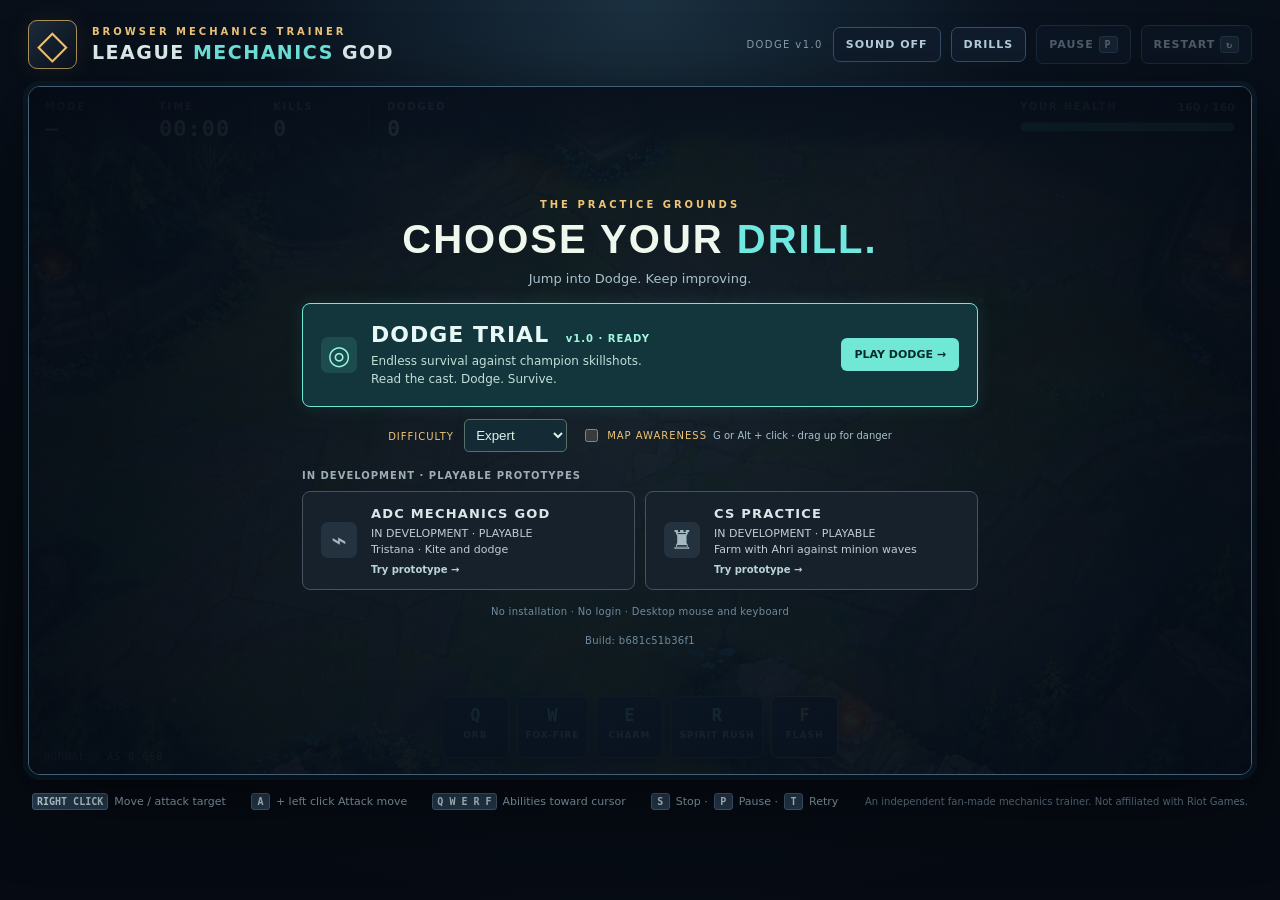
==== index.html @ 464c5edb "Refine ADC selection for overlapping enemies" ====
<!doctype html>
<html lang="en">
<head>
  <meta charset="utf-8">
  <meta name="viewport" content="width=device-width, initial-scale=1">
  <meta name="theme-color" content="#070d18">
  <meta name="description" content="Free browser trainer for League-style mechanics. Play Dodge Trial against champion skillshots; kiting and last-hit modes are playable prototypes.">
  <title>League Mechanics God</title>
  <link rel="canonical" href="https://statego2.github.io/League-Mechanics-God/">
  <meta property="og:title" content="League Mechanics God">
  <meta property="og:description" content="Free browser trainer for League-style mechanics. Play Dodge Trial against champion skillshots; kiting and last-hit modes are playable prototypes.">
  <meta property="og:url" content="https://statego2.github.io/League-Mechanics-God/">
  <meta property="og:type" content="website">
  <meta name="twitter:card" content="summary">
  <meta name="twitter:title" content="League Mechanics God">
  <meta name="twitter:description" content="Free browser trainer for League-style mechanics. Play Dodge Trial against champion skillshots; kiting and last-hit modes are playable prototypes.">
  <link rel="icon" type="image/svg+xml" href="favicon.svg">
  <link rel="stylesheet" href="style.css?v=9">
  <script defer src="world.js"></script>
  <script defer src="ahri-data.js"></script>
  <script defer src="game.js?v=b681c51b36f1"></script>
</head>
<body>
  <main class="app">
    <header class="topbar">
      <div class="brand"><span class="logo" aria-hidden="true">◇</span><div><div class="eyebrow">BROWSER MECHANICS TRAINER</div><h1>League <em>Mechanics</em> God</h1></div></div>
      <div class="top-actions"><span class="build">DODGE v1.0</span><button class="ghost-button" id="soundBtn" type="button" aria-pressed="false">SOUND OFF</button><button class="ghost-button" id="menuBtn" type="button">DRILLS</button><button class="ghost-button" id="pauseBtn" type="button" disabled>PAUSE <kbd>P</kbd></button><button class="ghost-button" id="restartBtn" type="button" disabled>RESTART <kbd>↻</kbd></button></div>
    </header>

    <section class="game-shell" id="gameShell" aria-label="Play area">
      <div class="hud">
        <div class="hud-block"><span class="hud-label">MODE</span><strong id="modeValue">—</strong></div>
        <div class="hud-block"><span class="hud-label">TIME</span><strong id="timeValue">00:00</strong></div>
        <div class="hud-block"><span class="hud-label" id="killsLabel">KILLS</span><strong id="killsValue">0</strong></div>
        <div class="hud-block"><span class="hud-label" id="dodgedLabel">DODGED</span><strong id="dodgedValue">0</strong></div>
        <div class="hud-health"><div class="health-top"><span>YOUR HEALTH</span><b id="healthText">160 / 160</b></div><div class="health-track"><div id="healthFill" class="health-fill"></div></div></div>
      </div>
      <div id="encounterValue" class="encounter">NORMAL · AS 0.668</div>
      <img id="tristanaArt" src="assets/tristana-generated.png" hidden alt="">
      <img id="tristanaFrontArt" src="assets/tristana-front.png" hidden alt="">
      <img id="tristanaBackArt" src="assets/tristana-back.png" hidden alt="">
      <img id="xerathAdcArt" src="assets/xerath-adc.png" hidden alt="">
      <img id="mageArt" src="assets/mage.png" hidden alt="">
      <img id="voidArt" src="assets/void-caster.png" hidden alt="">
      <img id="clockworkArt" src="assets/clockwork-caster.png" hidden alt="">
      <img id="serpentArt" src="assets/serpent-caster.png" hidden alt="">
      <img id="umbralArt" src="assets/umbral-caster.png" hidden alt="">
      <img id="stoneArt" src="assets/stone-caster.png" hidden alt="">
      <img id="explorerArt" src="assets/explorer-caster.png" hidden alt="">
      <img id="minionArt" src="assets/minion.png" hidden alt="">
      <img id="rangerBackArt" src="assets/ranger-back.png" hidden alt="">
      <img id="rangerFrontArt" src="assets/ranger-front.png" hidden alt="">
      <img id="ahriBackArt" src="assets/ahri-back.png" hidden alt="">
      <img id="ahriArt" src="assets/ahri-side.png" hidden alt="">
      <img id="rangerArt" src="assets/ranger.png" hidden alt="">
      <img id="arenaArt" src="assets/mid-centered-v3.png" hidden alt="">
      <canvas id="arena" aria-label="Real-time top-down training arena. Use mouse and keyboard to play."></canvas>
      <div class="toast" id="toast" aria-live="polite"></div>
      <div class="overlay" id="overlay">
        <div class="menu home" id="menu">
          <div class="menu-kicker">THE PRACTICE GROUNDS</div>
          <h2 id="menuTitle">CHOOSE YOUR <span>DRILL.</span></h2>
          <p id="menuDescription">Jump into Dodge. Keep improving.</p>
          <p class="awareness-result" id="awarenessResult" hidden></p>
          <details id="dodgeBreakdown" class="dodge-breakdown" hidden><summary>Spell breakdown</summary><pre id="dodgeBreakdownText"></pre></details>
          <div class="mode-buttons" id="modeButtons">
            <button class="mode-card featured" data-mode="dodge" type="button"><span class="mode-icon" aria-hidden="true">◎</span><span class="mode-info"><b>DODGE TRIAL <span class="mode-status">v1.0 · READY</span></b><small>Endless survival against champion skillshots.<br>Read the cast. Dodge. Survive.</small></span><span class="play-cta">PLAY DODGE →</span></button>
          <div class="settings" id="settings">
            <label for="difficulty">DIFFICULTY <select id="difficulty"><option value="easy">Foundation</option><option value="normal">Standard</option><option value="hard" selected>Expert</option></select></label>
            <label class="awareness-setting"><input id="mapAwareness" type="checkbox"> MAP AWARENESS <small>G or Alt + click · drag up for danger</small></label>
            <label for="attackSpeed" hidden>ATTACK SPEED <select id="attackSpeed"><option value="ahri" selected>0.668 · Ahri timing / CS</option><option value="slow">0.80</option><option value="standard">1.39</option><option value="fast">2.00</option></select></label>
            <button type="button" class="ghost-button" id="newSeed" title="Change the encounter for your next run" hidden><span id="seedLabel">SEED 73129</span> ↻</button>
          </div>
            <div class="prototype-label">IN DEVELOPMENT · PLAYABLE PROTOTYPES</div>
            <button class="mode-card prototype" data-mode="adc" type="button"><span class="mode-icon" aria-hidden="true">⌁</span><span class="mode-info"><b>ADC MECHANICS GOD</b><small>IN DEVELOPMENT · PLAYABLE<br>Tristana · Kite and dodge</small><span class="try-prototype">Try prototype →</span></span></button>
            <button class="mode-card prototype" data-mode="lastHit" type="button"><span class="mode-icon" aria-hidden="true">♜</span><span class="mode-info"><b>CS PRACTICE</b><small>IN DEVELOPMENT · PLAYABLE<br>Farm with Ahri against minion waves</small><span class="try-prototype">Try prototype →</span></span></button>
          </div>
          <p class="tiny-note" id="menuFooter">No installation · No login · Desktop mouse and keyboard</p>
          <p class="tiny-note" id="buildLabel">Build: unavailable</p>
          <button id="resumeBtn" type="button" class="primary-button" hidden>RESUME</button>
        </div>
      </div>
      <div class="ability-bar" id="abilityBar" aria-label="Abilities">
        <div class="ability" data-ability="q"><kbd>Q</kbd><span class="ability-name" id="nameQ">ORB</span><span class="cooldown" id="cdQ"></span></div>
        <div class="ability" data-ability="w"><kbd>W</kbd><span class="ability-name" id="nameW">FOX-FIRE</span><span class="cooldown" id="cdW"></span></div>
        <div class="ability" data-ability="e"><kbd>E</kbd><span class="ability-name" id="nameE">CHARM</span><span class="cooldown" id="cdE"></span></div>
        <div class="ability" data-ability="r"><kbd>R</kbd><span class="ability-name" id="nameR">SPIRIT RUSH</span><span class="cooldown" id="cdR"></span></div>
        <div class="ability flash" data-ability="f"><kbd>F</kbd><span class="ability-name">FLASH</span><span class="cooldown" id="cdF"></span></div>
      </div>
    </section>
    <footer class="help">
      <span><kbd>RIGHT CLICK</kbd> Move / attack target</span>
      <span><kbd>A</kbd> + left click Attack move</span>
      <span id="standardAbilityHelp"><kbd>Q W E R F</kbd> Abilities toward cursor</span>
      <span id="adcAbilityHelp" hidden><kbd>Q</kbd> Attack speed · <kbd>W</kbd> Jump · <kbd>E R</kbd> Aim at enemy · <kbd>F</kbd> Flash</span>
      <span><kbd>S</kbd> Stop · <kbd>P</kbd> Pause · <kbd>T</kbd> Retry</span>
      <span class="help-tag">An independent fan-made mechanics trainer. Not affiliated with Riot Games.</span>
    </footer>
  </main>
</body>
</html>
---- style.css ----
:root{color-scheme:dark;--bg:#070d18;--panel:#101a2b;--line:#263a4e;--text:#e3f2f3;--muted:#88a1ae;--cyan:#70e8df;--gold:#efc477;--red:#fe7d81}*{box-sizing:border-box}html,body{margin:0;min-height:100%;background:radial-gradient(circle at 50% 0%,#1b3040 0%,#09121e 36%,#060b13 85%);color:var(--text);font-family:Inter,ui-sans-serif,system-ui,-apple-system,BlinkMacSystemFont,"Segoe UI",sans-serif}button{font:inherit;cursor:pointer}button:focus-visible{outline:2px solid var(--cyan);outline-offset:3px}.app{width:min(1480px,100%);margin:auto;padding:20px 28px 24px}.topbar{display:flex;align-items:center;justify-content:space-between;gap:18px;margin-bottom:17px}.brand{display:flex;align-items:center;gap:15px}.logo{width:49px;height:49px;display:grid;place-items:center;font-family:Georgia,serif;font-size:40px;color:var(--gold);border:1px solid #ab915c;border-radius:9px;background:linear-gradient(135deg,#1d2b38,#0b1320);box-shadow:0 0 24px #cda65d19}.eyebrow,.menu-kicker{font-size:10px;letter-spacing:3px;color:var(--gold);font-weight:800}.brand h1{font-size:19px;letter-spacing:1.5px;margin:4px 0 0;line-height:1.2;text-transform:uppercase}.brand h1 em{color:var(--cyan);font-style:normal}.top-actions{display:flex;align-items:center;gap:10px}.build{font-size:10px;letter-spacing:1.4px;color:#87a1a9;padding-right:14px}.ghost-button{border:1px solid #34516a;background:#101c2c;color:#b8d2dd;border-radius:7px;padding:10px 12px;font-size:11px;letter-spacing:1px;font-weight:800}.ghost-button:hover:not(:disabled){background:#1b2e43;border-color:var(--cyan)}.ghost-button:disabled{opacity:.4;cursor:default}kbd{display:inline-flex;align-items:center;justify-content:center;min-width:19px;padding:2px 4px;border-radius:3px;color:#c9e3e8;background:#273c50;border:1px solid #486078;font:700 10px ui-monospace,Menlo,monospace}.game-shell{position:relative;width:100%;aspect-ratio:16/9;min-height:310px;overflow:hidden;border:1px solid #426175;border-radius:12px;background:#081522;box-shadow:0 0 0 5px #10223466,0 20px 80px #0009}#arena{width:100%;height:100%;display:block;cursor:crosshair;touch-action:none}.hud{position:absolute;left:0;top:0;right:0;z-index:2;display:flex;align-items:flex-start;gap:0;padding:14px 16px 10px;background:linear-gradient(180deg,#040a14f0,#071321aa 70%,transparent);pointer-events:none}.hud-block{display:flex;flex-direction:column;gap:4px;min-width:96px;border-right:1px solid #40516480;margin-right:18px;padding-right:17px}.hud-label,.health-top{font-size:10px;letter-spacing:1.8px;color:#8ba9b8;font-weight:800}.hud-block strong{font:700 22px ui-monospace,Menlo,monospace;letter-spacing:1px;color:#e8f7f5}.hud-health{margin-left:auto;min-width:190px;width:215px}.health-top{display:flex;justify-content:space-between;gap:12px;margin:0 0 8px}.health-top b{color:#d7eeef;font-size:11px;letter-spacing:0}.health-track{height:10px;background:#152434;border:1px solid #3b6270;border-radius:999px;overflow:hidden}.health-fill{width:100%;height:100%;background:linear-gradient(90deg,#36be9a,#91f3ba);transition:width .15s}.ability-bar{position:absolute;z-index:3;bottom:16px;left:50%;transform:translateX(-50%);display:flex;gap:7px;pointer-events:none}.ability{position:relative;min-width:68px;height:62px;padding:8px 8px 5px;background:linear-gradient(145deg,#1a3343ee,#091927ec);border:1px solid #3b6572;border-radius:8px;display:flex;flex-direction:column;align-items:center;gap:5px;box-shadow:0 4px 12px #0009;overflow:hidden}.ability kbd{font-size:17px;min-width:32px;background:transparent;border:none;color:var(--cyan);padding:0}.ability-name{font-size:9px;letter-spacing:1px;color:#9bbbc7;font-weight:900}.ability.flash{border-color:#a08357}.ability.flash kbd{color:var(--gold)}.ability.on-cd{opacity:.5;filter:saturate(.4)}.cooldown{position:absolute;top:7px;right:7px;font-size:12px;font-weight:900;color:#fff}.overlay{position:absolute;z-index:5;inset:0;background:radial-gradient(circle at center,#0b1826de,#050b15f5);display:flex;align-items:center;justify-content:center;padding:14px}.overlay.hidden{display:none}.menu{text-align:center;width:min(480px,100%);padding:22px 18px}.menu h2{font:900 clamp(36px,5vw,65px)/.99 Impact,Haettenschweiler,"Arial Narrow Bold",sans-serif;letter-spacing:2px;color:#f0f7ed;margin:16px 0}.menu h2 span{color:var(--cyan)}.menu p{font-size:13px;line-height:1.7;color:#a9c1cd;margin:0 auto 20px;max-width:415px}.mode-buttons{display:grid;gap:10px}.mode-card{display:flex;align-items:center;gap:14px;text-align:left;width:100%;padding:14px 18px;background:linear-gradient(90deg,#152e3d,#0d1a29);color:#e8f8f7;border:1px solid #39616a;border-radius:8px;transition:transform .12s,border-color .12s,background .12s}.mode-card:hover{transform:translateY(-2px);border-color:#87ddd3;background:#1a3847}.mode-icon{display:grid;place-items:center;width:36px;height:36px;font-size:26px;color:var(--gold);background:#172d3c;border-radius:7px}.mode-info{flex:1;display:flex;flex-direction:column;gap:5px}.mode-info b{font-size:13px;letter-spacing:1.2px}.mode-info small{font-size:11px;color:#98aeba}.mode-arrow{font-size:23px;color:var(--cyan)}.menu .tiny-note{font-size:10px;margin:14px auto;color:#708b9e;letter-spacing:.3px}.primary-button{margin-top:9px;padding:12px 42px;background:#60e6cf;color:#092531;border:0;border-radius:7px;letter-spacing:1.3px;font-weight:900}.toast{z-index:4;position:absolute;top:90px;left:50%;transform:translateX(-50%);white-space:nowrap;font-size:12px;letter-spacing:1px;color:#c8fbed;text-shadow:0 2px 8px #000;opacity:0;transition:opacity .2s;pointer-events:none}.toast.show{opacity:1}.help{display:flex;align-items:center;flex-wrap:wrap;gap:11px 25px;padding:18px 4px;color:#90a9b6;font-size:11px}.help>span{display:flex;align-items:center;gap:6px}.help-tag{margin-left:auto;font-size:10px;color:#647d8d}@media(max-width:950px){.app{padding:12px}.topbar{align-items:flex-start}.brand h1{font-size:15px}.build{display:none}.hud{padding:10px;gap:5px}.hud-block{min-width:65px;margin-right:3px;padding-right:7px}.hud-label,.health-top{font-size:8px;letter-spacing:1px}.hud-block strong{font-size:15px}.hud-health{min-width:110px;width:140px}.ability-bar{bottom:7px}.ability{min-width:47px;height:48px;padding:4px}.ability kbd{font-size:13px}.ability-name{font-size:7px}.help-tag{margin-left:0}}@media(max-width:550px){.logo{display:none}.brand h1{font-size:12px}.eyebrow{font-size:8px}.ghost-button{padding:7px 6px;font-size:9px}.ghost-button kbd{display:none}.hud-health{display:none}.menu{padding:10px}.menu p{font-size:11px}.mode-card{padding:8px}.game-shell{min-height:260px}.ability{min-width:41px;height:43px}.ability-name{font-size:6px}.ability kbd{font-size:11px}.cooldown{font-size:9px}.menu h2{font-size:34px}}
[hidden]{display:none!important}

.settings{display:flex;align-items:center;justify-content:center;gap:14px;margin:0 0 16px}.settings label{font-size:10px;letter-spacing:1px;color:var(--gold)}.settings select{margin-left:6px;background:#142b36;color:#ddf2e9;border:1px solid #557269;padding:7px;border-radius:5px}.settings button{font-size:9px;padding:8px}.encounter{position:absolute;bottom:12px;left:15px;z-index:2;color:#b8cfb1;font:10px ui-monospace,monospace;letter-spacing:1px;pointer-events:none}@media(max-width:700px){.encounter{bottom:64px;font-size:8px}.menu h2{font-size:34px;margin:8px 0}.menu p{margin-bottom:10px}.settings{margin-bottom:9px}.mode-card{padding:10px}.menu .tiny-note{margin:8px}}

.toast{top:120px}.menu p{line-height:1.5}.build{padding-right:0}@media(max-width:550px){.top-actions{gap:4px}.topbar{gap:8px}.brand h1{font-size:10px}.eyebrow{letter-spacing:1px}.settings{gap:5px}.settings select{padding:4px}.mode-info small{font-size:9px}.menu h2{font-size:27px}.menu-kicker{font-size:8px}.menu .tiny-note{font-size:8px}.menu{padding:6px}.mode-buttons{gap:6px}.mode-card{padding:6px}.mode-icon{height:25px;width:25px;font-size:20px}.menu p{font-size:10px}}

.menu{max-height:100%;overflow-y:auto;scrollbar-width:thin;scrollbar-color:#4e7468 transparent}
@media(min-width:701px){.menu{width:min(680px,100%)}.mode-buttons{grid-template-columns:repeat(2,minmax(0,1fr))}.mode-card:nth-child(odd):last-child{grid-column:1 / -1}.menu h2{font-size:clamp(36px,4vw,54px)}}
@media(max-width:700px){.top-actions{flex-wrap:wrap;justify-content:flex-end}.top-actions #soundBtn{font-size:9px;padding:7px 6px}}
.settings{flex-wrap:wrap}
.settings .awareness-setting{display:flex;align-items:center;gap:6px;cursor:pointer}.awareness-setting input{accent-color:#70e8df}.awareness-setting small{color:#a9c1cd;letter-spacing:0;font-size:10px}
.menu .awareness-result:not([hidden]){display:block;margin:0 auto 14px;padding:9px 12px;border:1px solid #53746e;border-radius:6px;background:#142c2c;color:#afe9d7;font:700 11px/1.5 ui-monospace,monospace;letter-spacing:.3px}

.dodge-breakdown{max-width:415px;margin:0 auto 16px;text-align:left;color:#bcd4df;font-size:12px}.dodge-breakdown summary{cursor:pointer;color:#8ce8dc;font-weight:700}.dodge-breakdown pre{white-space:pre-wrap;overflow-wrap:anywhere;font:12px/1.6 ui-monospace,Menlo,monospace;color:#b2c6d1;margin:8px 0 0}

/* Dodge v1.0 drills home. All cards are real, keyboard-accessible buttons. */
.menu{width:min(720px,100%);padding:20px 22px}
.menu.home h2{font-size:clamp(30px,3.2vw,40px);margin:10px 0}
.menu.home #menuDescription{margin-bottom:14px}
.mode-buttons{grid-template-columns:repeat(2,minmax(0,1fr));gap:10px}
.mode-card:nth-child(odd):last-child{grid-column:auto}
.mode-card.featured,.mode-buttons>.settings,.prototype-label{grid-column:1/-1}
.mode-card.featured{min-height:104px;background:#12363b;border-color:#70e8d5;box-shadow:0 0 18px #70e8d51c}
.mode-card.featured .mode-icon{background:#1c4c4d;color:#9cf5e5}
.mode-card.featured .mode-info b{font-size:22px;letter-spacing:1px}
.mode-card.featured .mode-info small{font-size:12px;color:#c2ded9;line-height:1.5}
.mode-status{font-size:10px;letter-spacing:1px;color:#a2f5df;margin-left:8px;white-space:nowrap}
.play-cta{background:#70e8d5;color:#092a2d;border-radius:6px;padding:10px 13px;font-size:11px;font-weight:900;white-space:nowrap}
.mode-buttons>.settings{margin:2px 0 4px}
.prototype-label{text-align:left;color:#9eacb5;font-size:10px;font-weight:800;letter-spacing:1px;margin-top:4px}
.mode-card.prototype{background:#17212c;border-color:#465260;color:#dce5e9}
.mode-card.prototype:hover{background:#22313e;border-color:#a5c4c4}
.mode-card.prototype .mode-icon{color:#a5b9c0;background:#23323e}
.mode-card.prototype .mode-info small{color:#c3ccd4;line-height:1.5}
.try-prototype{color:#b9d6d5;font-size:10px;font-weight:800}
:where(button,select,input,summary):focus-visible{outline:2px solid #a3fff0;outline-offset:3px}
.menu.results .mode-card.featured{min-height:0;padding:9px 14px}
.menu.results .mode-card.featured .mode-info b{font-size:14px}
.menu.results .mode-card.featured .mode-info small{font-size:10px}
.menu.results .mode-card.prototype{padding:8px 12px}
@media(max-width:640px){.menu{padding:12px}.mode-buttons{grid-template-columns:1fr}.mode-card.featured,.mode-buttons>.settings,.prototype-label{grid-column:1}.mode-card.featured .mode-info b{font-size:17px}.play-cta{padding:8px;font-size:10px}.settings{gap:8px}}

/* ADC uses autos and Flash; the other kit belongs to Ahri. */


/* Keep ADC combat visible when champions approach the top edge. */
.game-shell.adc-playing{margin-top:62px;overflow:visible}
.game-shell.adc-playing #arena{border-radius:inherit}
.game-shell.adc-playing .hud{top:-62px;height:58px;padding:8px 14px;border:1px solid #426175;border-radius:9px;background:#101e2df5}
@media(max-width:550px){.game-shell.adc-playing{margin-top:50px}.game-shell.adc-playing .hud{top:-50px;height:46px;padding:5px 8px}.game-shell.adc-playing .hud-health{display:block;min-width:80px;width:110px}}

.ability.adc-active{opacity:1;filter:none;border-color:#ffd57b;box-shadow:0 0 18px #ffbc6655}
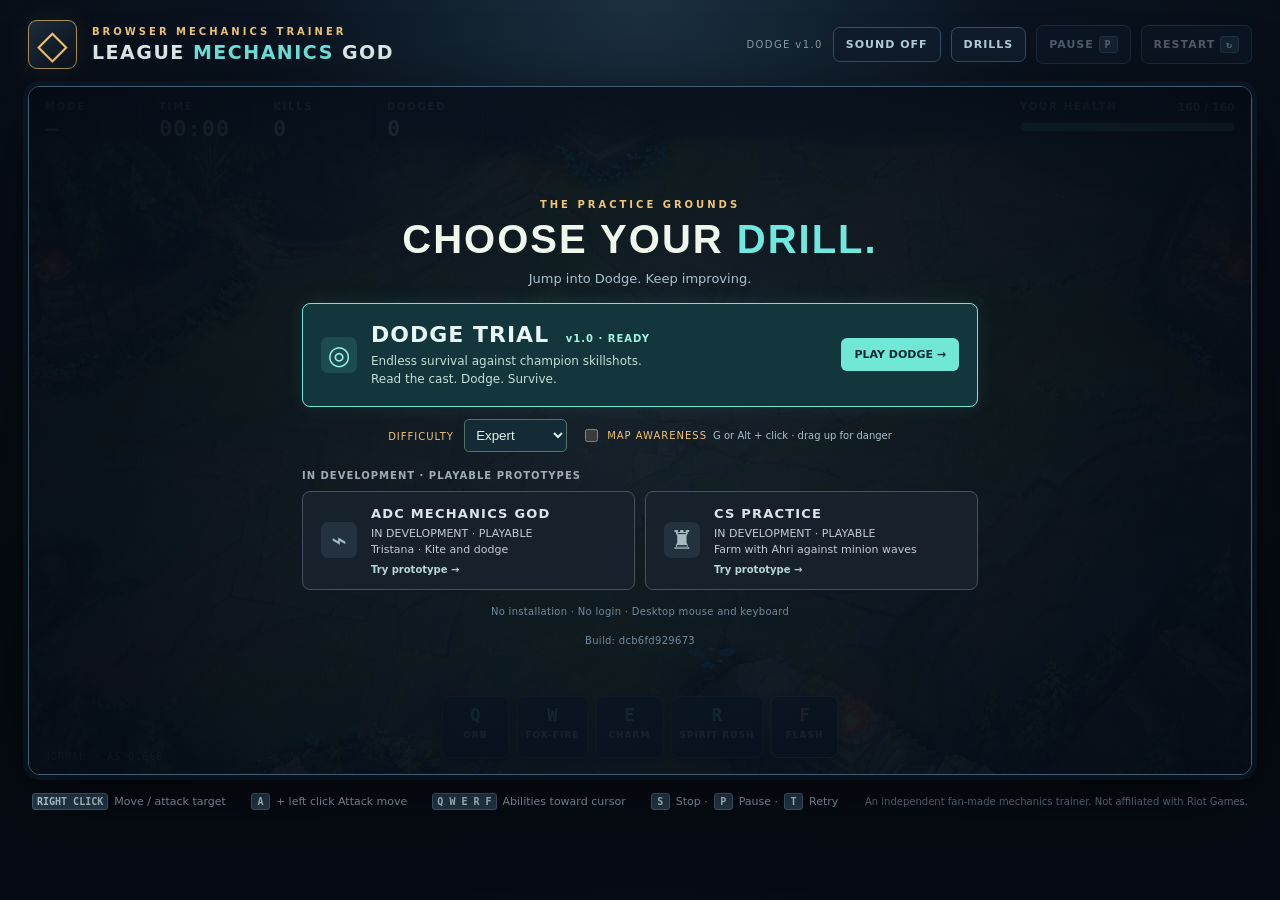
==== commit 10ed490a: "Keep ADC Malphite visible through recovery" ====
--- a/index.html
+++ b/index.html
@@ -18,7 +18,7 @@
   <link rel="stylesheet" href="style.css?v=9">
   <script defer src="world.js"></script>
   <script defer src="ahri-data.js"></script>
-  <script defer src="game.js?v=b681c51b36f1"></script>
+  <script defer src="game.js?v=dcb6fd929673"></script>
 </head>
 <body>
   <main class="app">
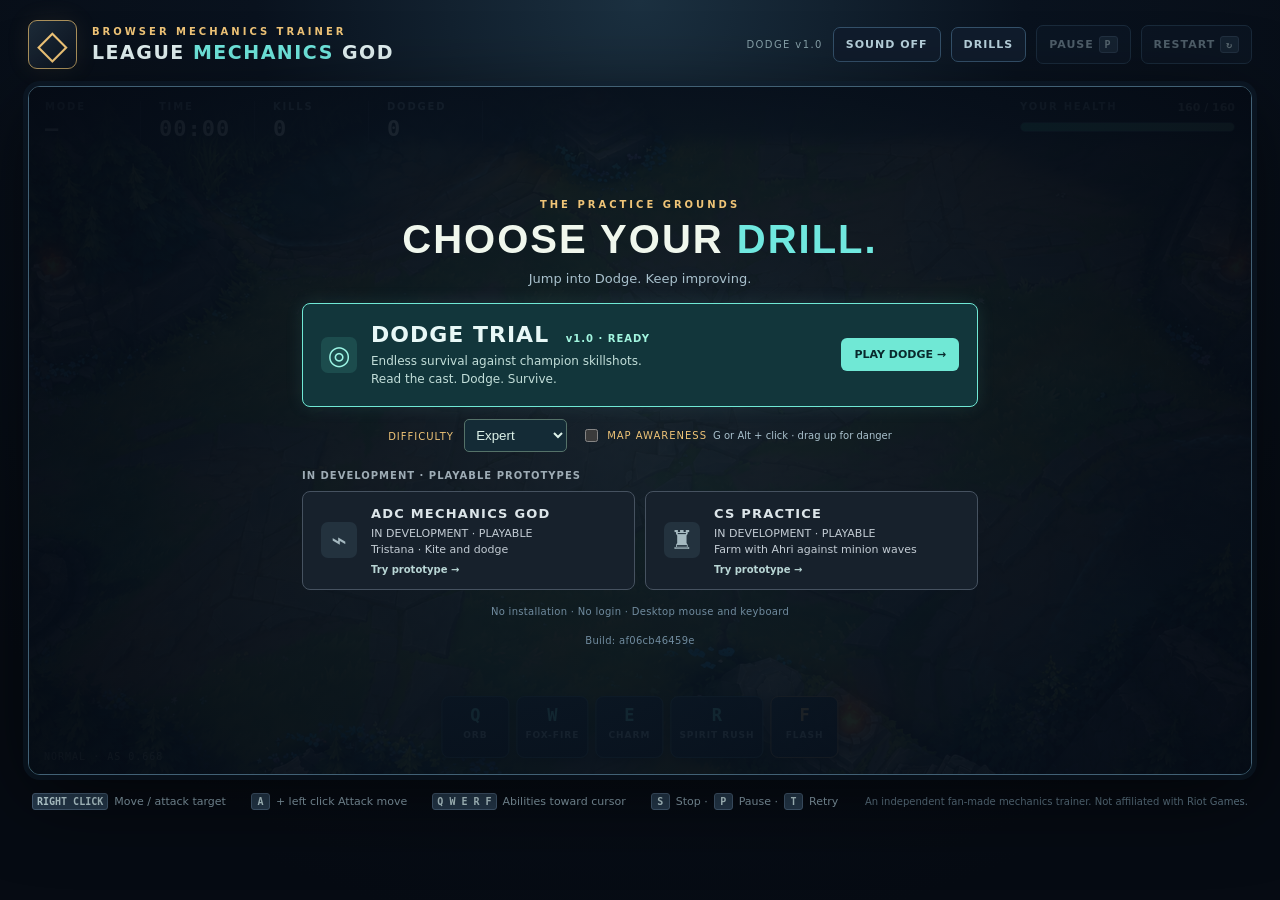
==== commit 0e470e84: "Keep ADC beam casters visible after impact" ====
--- a/index.html
+++ b/index.html
@@ -18,7 +18,7 @@
   <link rel="stylesheet" href="style.css?v=9">
   <script defer src="world.js"></script>
   <script defer src="ahri-data.js"></script>
-  <script defer src="game.js?v=dcb6fd929673"></script>
+  <script defer src="game.js?v=af06cb46459e"></script>
 </head>
 <body>
   <main class="app">
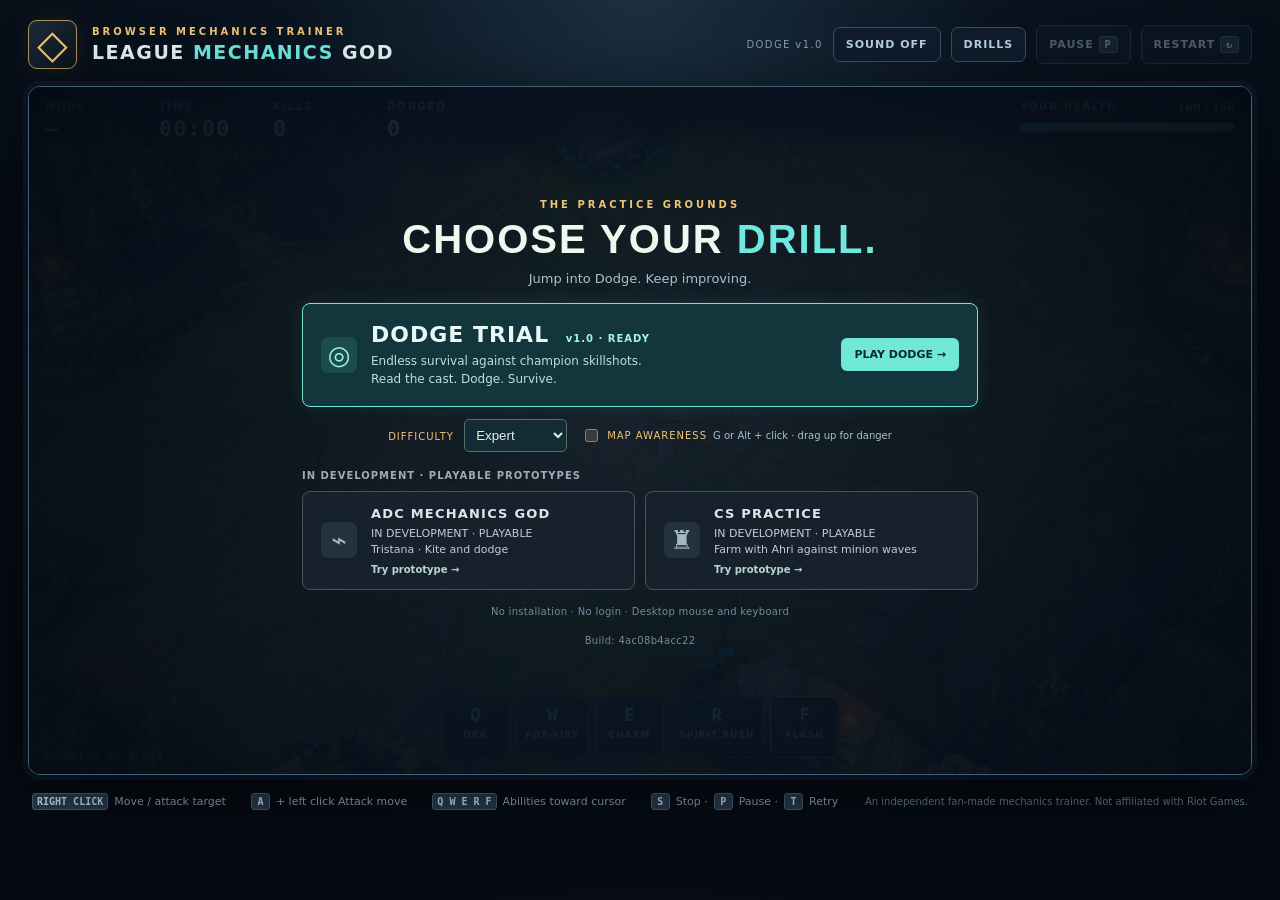
==== commit c591d304: "Clear ADC encounter when a run ends" ====
--- a/index.html
+++ b/index.html
@@ -18,7 +18,7 @@
   <link rel="stylesheet" href="style.css?v=9">
   <script defer src="world.js"></script>
   <script defer src="ahri-data.js"></script>
-  <script defer src="game.js?v=af06cb46459e"></script>
+  <script defer src="game.js?v=4ac08b4acc22"></script>
 </head>
 <body>
   <main class="app">
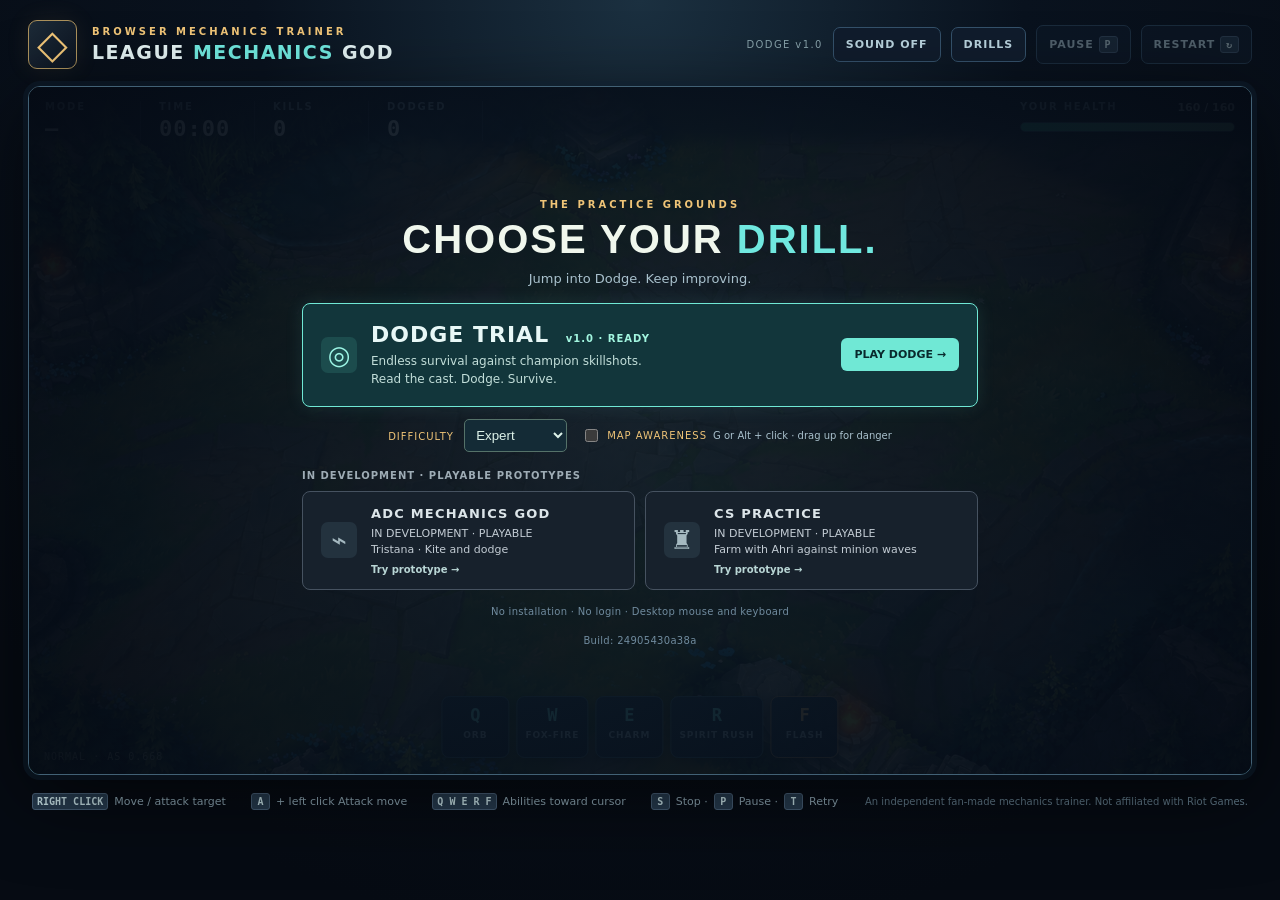
==== commit 41728771: "Align ADC facing with targeted attacks" ====
--- a/index.html
+++ b/index.html
@@ -18,7 +18,7 @@
   <link rel="stylesheet" href="style.css?v=9">
   <script defer src="world.js"></script>
   <script defer src="ahri-data.js"></script>
-  <script defer src="game.js?v=4ac08b4acc22"></script>
+  <script defer src="game.js?v=24905430a38a"></script>
 </head>
 <body>
   <main class="app">
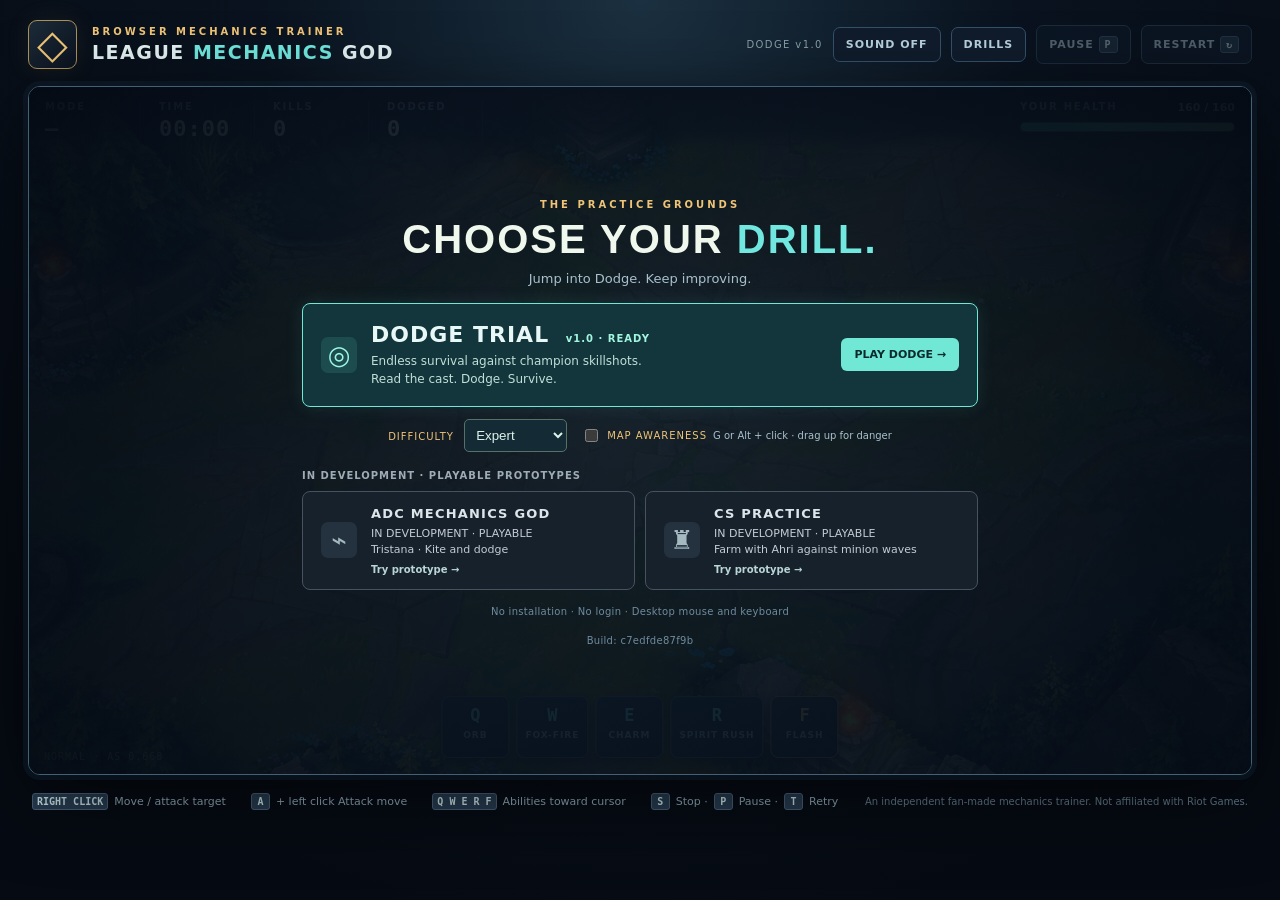
==== commit 398c7752: "Keep ADC casters visible during returning spells" ====
--- a/index.html
+++ b/index.html
@@ -18,7 +18,7 @@
   <link rel="stylesheet" href="style.css?v=9">
   <script defer src="world.js"></script>
   <script defer src="ahri-data.js"></script>
-  <script defer src="game.js?v=24905430a38a"></script>
+  <script defer src="game.js?v=c7edfde87f9b"></script>
 </head>
 <body>
   <main class="app">
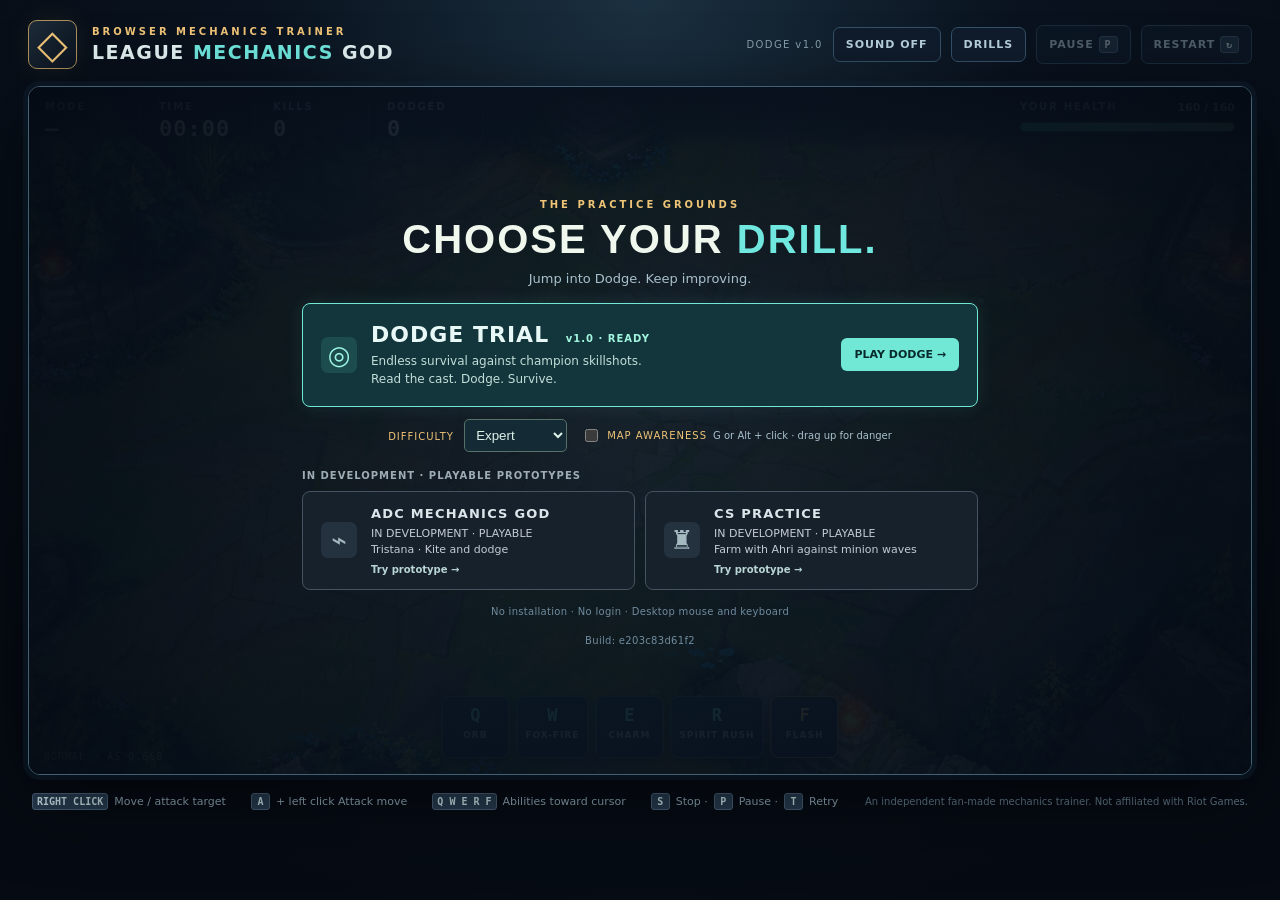
==== commit 1ea218ea: "Keep ADC casters visible for projectile lifetime" ====
--- a/index.html
+++ b/index.html
@@ -18,7 +18,7 @@
   <link rel="stylesheet" href="style.css?v=9">
   <script defer src="world.js"></script>
   <script defer src="ahri-data.js"></script>
-  <script defer src="game.js?v=c7edfde87f9b"></script>
+  <script defer src="game.js?v=e203c83d61f2"></script>
 </head>
 <body>
   <main class="app">
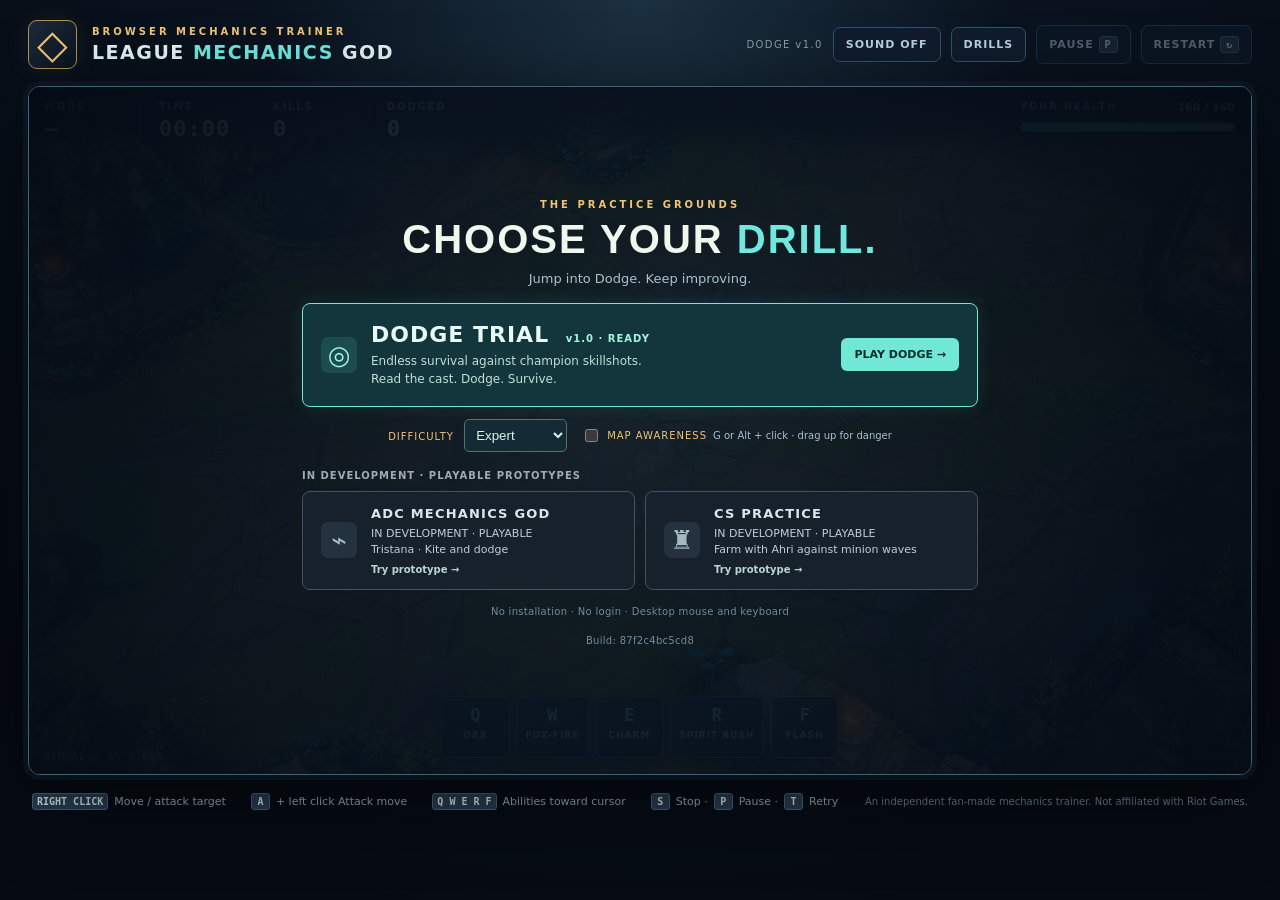
==== commit 7c3fe72f: "Implement next ADC playtest tuning" ====
--- a/index.html
+++ b/index.html
@@ -18,7 +18,7 @@
   <link rel="stylesheet" href="style.css?v=9">
   <script defer src="world.js"></script>
   <script defer src="ahri-data.js"></script>
-  <script defer src="game.js?v=e203c83d61f2"></script>
+  <script defer src="game.js?v=87f2c4bc5cd8"></script>
 </head>
 <body>
   <main class="app">
